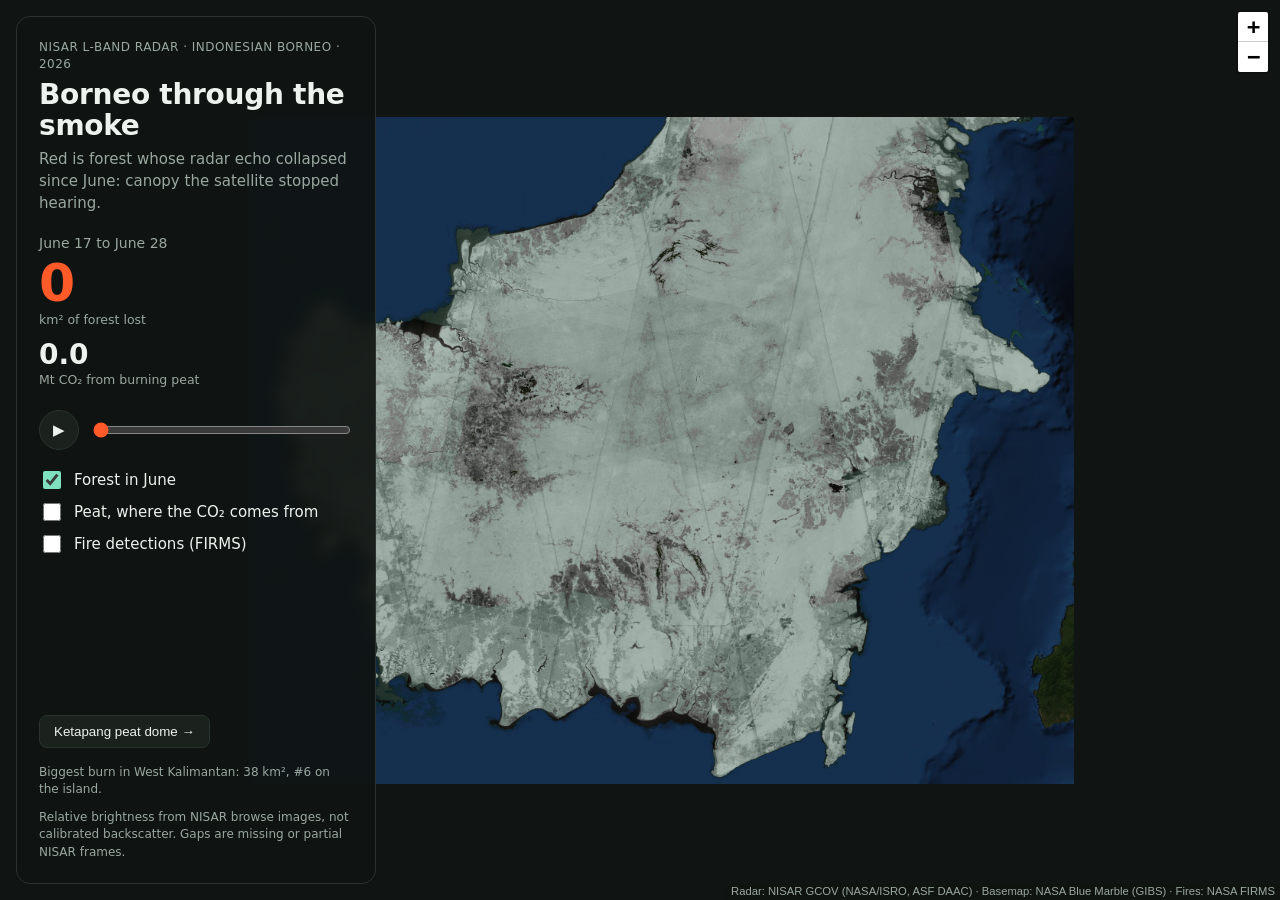
==== web/index.html @ 667f52e8 "Peat layer, car scale, single-pass Ketapang chart CO2 gets a map layer (Peat-ML peat share) and a sc" ====
<!doctype html>
<html lang="en">
<head>
  <meta charset="utf-8">
  <meta name="viewport" content="width=device-width, initial-scale=1">
  <title>Borneo Through the Smoke</title>
  <link rel="stylesheet" href="vendor/leaflet.css">
  <link rel="stylesheet" href="style.css">
</head>
<body>
  <div id="map" aria-label="Map of Indonesian Borneo"></div>

  <aside id="panel">
    <header>
      <p class="kicker">NISAR L-band radar · Indonesian Borneo · 2026</p>
      <h1>Borneo through the smoke</h1>
      <p class="lede">Red is forest whose radar echo collapsed since June: canopy the satellite stopped hearing.</p>
    </header>

    <section class="readout" aria-live="polite">
      <div class="date" id="date">June 17 to 28</div>
      <div class="stat"><span id="km2">0</span><small>km² of forest lost</small></div>
      <div class="stat secondary" id="co2wrap" hidden><span id="co2">0</span><small id="co2label">Mt CO₂ from burning peat</small><small class="cars" id="cars"></small></div>
    </section>

    <section class="time">
      <button id="play" type="button" aria-label="Play">▶</button>
      <input id="slider" type="range" min="0" max="0" value="0" aria-label="12-day step">
    </section>

    <section class="layers">
      <label><input type="checkbox" id="tForest" checked> Forest in June</label>
      <label><input type="checkbox" id="tPeat"> Peat, where the CO₂ comes from</label>
      <label><input type="checkbox" id="tFires"> Fire detections (FIRMS)</label>
      <div class="agree" id="agree" hidden></div>
    </section>

    <section class="probe" id="probe" hidden>
      <div class="probe-head">
        <strong id="probeTitle">This spot</strong>
        <button id="probeClose" type="button" aria-label="Close">×</button>
      </div>
      <svg id="chart" viewBox="0 0 300 130" role="img" aria-label="Radar brightness over time"></svg>
      <p class="probenote" id="probeNote"></p>
      <p class="legend"><span class="hv"></span>HV hears leaves and branches <span class="hh"></span>HH hears the ground and trunks</p>
    </section>

    <footer>
      <button id="jump" type="button">Ketapang peat dome →</button>
      <small class="jumpnote" id="jumpNote"></small>
      <p class="limits">Relative brightness from NISAR browse images, not calibrated backscatter. Gaps are missing or partial NISAR frames.</p>
    </footer>
  </aside>

  <script src="vendor/leaflet.js"></script>
  <script src="app.js"></script>
</body>
</html>
---- web/vendor/leaflet.css ----
/* required styles */

.leaflet-pane,
.leaflet-tile,
.leaflet-marker-icon,
.leaflet-marker-shadow,
.leaflet-tile-container,
.leaflet-pane > svg,
.leaflet-pane > canvas,
.leaflet-zoom-box,
.leaflet-image-layer,
.leaflet-layer {
	position: absolute;
	left: 0;
	top: 0;
	}
.leaflet-container {
	overflow: hidden;
	}
.leaflet-tile,
.leaflet-marker-icon,
.leaflet-marker-shadow {
	-webkit-user-select: none;
	   -moz-user-select: none;
	        user-select: none;
	  -webkit-user-drag: none;
	}
/* Prevents IE11 from highlighting tiles in blue */
.leaflet-tile::selection {
	background: transparent;
}
/* Safari renders non-retina tile on retina better with this, but Chrome is worse */
.leaflet-safari .leaflet-tile {
	image-rendering: -webkit-optimize-contrast;
	}
/* hack that prevents hw layers "stretching" when loading new tiles */
.leaflet-safari .leaflet-tile-container {
	width: 1600px;
	height: 1600px;
	-webkit-transform-origin: 0 0;
	}
.leaflet-marker-icon,
.leaflet-marker-shadow {
	display: block;
	}
/* .leaflet-container svg: reset svg max-width decleration shipped in Joomla! (joomla.org) 3.x */
/* .leaflet-container img: map is broken in FF if you have max-width: 100% on tiles */
.leaflet-container .leaflet-overlay-pane svg {
	max-width: none !important;
	max-height: none !important;
	}
.leaflet-container .leaflet-marker-pane img,
.leaflet-container .leaflet-shadow-pane img,
.leaflet-container .leaflet-tile-pane img,
.leaflet-container img.leaflet-image-layer,
.leaflet-container .leaflet-tile {
	max-width: none !important;
	max-height: none !important;
	width: auto;
	padding: 0;
	}

.leaflet-container img.leaflet-tile {
	/* See: https://bugs.chromium.org/p/chromium/issues/detail?id=600120 */
	mix-blend-mode: plus-lighter;
}

.leaflet-container.leaflet-touch-zoom {
	-ms-touch-action: pan-x pan-y;
	touch-action: pan-x pan-y;
	}
.leaflet-container.leaflet-touch-drag {
	-ms-touch-action: pinch-zoom;
	/* Fallback for FF which doesn't support pinch-zoom */
	touch-action: none;
	touch-action: pinch-zoom;
}
.leaflet-container.leaflet-touch-drag.leaflet-touch-zoom {
	-ms-touch-action: none;
	touch-action: none;
}
.leaflet-container {
	-webkit-tap-highlight-color: transparent;
}
.leaflet-container a {
	-webkit-tap-highlight-color: rgba(51, 181, 229, 0.4);
}
.leaflet-tile {
	filter: inherit;
	visibility: hidden;
	}
.leaflet-tile-loaded {
	visibility: inherit;
	}
.leaflet-zoom-box {
	width: 0;
	height: 0;
	-moz-box-sizing: border-box;
	     box-sizing: border-box;
	z-index: 800;
	}
/* workaround for https://bugzilla.mozilla.org/show_bug.cgi?id=888319 */
.leaflet-overlay-pane svg {
	-moz-user-select: none;
	}

.leaflet-pane         { z-index: 400; }

.leaflet-tile-pane    { z-index: 200; }
.leaflet-overlay-pane { z-index: 400; }
.leaflet-shadow-pane  { z-index: 500; }
.leaflet-marker-pane  { z-index: 600; }
.leaflet-tooltip-pane   { z-index: 650; }
.leaflet-popup-pane   { z-index: 700; }

.leaflet-map-pane canvas { z-index: 100; }
.leaflet-map-pane svg    { z-index: 200; }

.leaflet-vml-shape {
	width: 1px;
	height: 1px;
	}
.lvml {
	behavior: url(#default#VML);
	display: inline-block;
	position: absolute;
	}


/* control positioning */

.leaflet-control {
	position: relative;
	z-index: 800;
	pointer-events: visiblePainted; /* IE 9-10 doesn't have auto */
	pointer-events: auto;
	}
.leaflet-top,
.leaflet-bottom {
	position: absolute;
	z-index: 1000;
	pointer-events: none;
	}
.leaflet-top {
	top: 0;
	}
.leaflet-right {
	right: 0;
	}
.leaflet-bottom {
	bottom: 0;
	}
.leaflet-left {
	left: 0;
	}
.leaflet-control {
	float: left;
	clear: both;
	}
.leaflet-right .leaflet-control {
	float: right;
	}
.leaflet-top .leaflet-control {
	margin-top: 10px;
	}
.leaflet-bottom .leaflet-control {
	margin-bottom: 10px;
	}
.leaflet-left .leaflet-control {
	margin-left: 10px;
	}
.leaflet-right .leaflet-control {
	margin-right: 10px;
	}


/* zoom and fade animations */

.leaflet-fade-anim .leaflet-popup {
	opacity: 0;
	-webkit-transition: opacity 0.2s linear;
	   -moz-transition: opacity 0.2s linear;
	        transition: opacity 0.2s linear;
	}
.leaflet-fade-anim .leaflet-map-pane .leaflet-popup {
	opacity: 1;
	}
.leaflet-zoom-animated {
	-webkit-transform-origin: 0 0;
	    -ms-transform-origin: 0 0;
	        transform-origin: 0 0;
	}
svg.leaflet-zoom-animated {
	will-change: transform;
}

.leaflet-zoom-anim .leaflet-zoom-animated {
	-webkit-transition: -webkit-transform 0.25s cubic-bezier(0,0,0.25,1);
	   -moz-transition:    -moz-transform 0.25s cubic-bezier(0,0,0.25,1);
	        transition:         transform 0.25s cubic-bezier(0,0,0.25,1);
	}
.leaflet-zoom-anim .leaflet-tile,
.leaflet-pan-anim .leaflet-tile {
	-webkit-transition: none;
	   -moz-transition: none;
	        transition: none;
	}

.leaflet-zoom-anim .leaflet-zoom-hide {
	visibility: hidden;
	}


/* cursors */

.leaflet-interactive {
	cursor: pointer;
	}
.leaflet-grab {
	cursor: -webkit-grab;
	cursor:    -moz-grab;
	cursor:         grab;
	}
.leaflet-crosshair,
.leaflet-crosshair .leaflet-interactive {
	cursor: crosshair;
	}
.leaflet-popup-pane,
.leaflet-control {
	cursor: auto;
	}
.leaflet-dragging .leaflet-grab,
.leaflet-dragging .leaflet-grab .leaflet-interactive,
.leaflet-dragging .leaflet-marker-draggable {
	cursor: move;
	cursor: -webkit-grabbing;
	cursor:    -moz-grabbing;
	cursor:         grabbing;
	}

/* marker & overlays interactivity */
.leaflet-marker-icon,
.leaflet-marker-shadow,
.leaflet-image-layer,
.leaflet-pane > svg path,
.leaflet-tile-container {
	pointer-events: none;
	}

.leaflet-marker-icon.leaflet-interactive,
.leaflet-image-layer.leaflet-interactive,
.leaflet-pane > svg path.leaflet-interactive,
svg.leaflet-image-layer.leaflet-interactive path {
	pointer-events: visiblePainted; /* IE 9-10 doesn't have auto */
	pointer-events: auto;
	}

/* visual tweaks */

.leaflet-container {
	background: #ddd;
	outline-offset: 1px;
	}
.leaflet-container a {
	color: #0078A8;
	}
.leaflet-zoom-box {
	border: 2px dotted #38f;
	background: rgba(255,255,255,0.5);
	}


/* general typography */
.leaflet-container {
	font-family: "Helvetica Neue", Arial, Helvetica, sans-serif;
	font-size: 12px;
	font-size: 0.75rem;
	line-height: 1.5;
	}


/* general toolbar styles */

.leaflet-bar {
	box-shadow: 0 1px 5px rgba(0,0,0,0.65);
	border-radius: 4px;
	}
.leaflet-bar a {
	background-color: #fff;
	border-bottom: 1px solid #ccc;
	width: 26px;
	height: 26px;
	line-height: 26px;
	display: block;
	text-align: center;
	text-decoration: none;
	color: black;
	}
.leaflet-bar a,
.leaflet-control-layers-toggle {
	background-position: 50% 50%;
	background-repeat: no-repeat;
	display: block;
	}
.leaflet-bar a:hover,
.leaflet-bar a:focus {
	background-color: #f4f4f4;
	}
.leaflet-bar a:first-child {
	border-top-left-radius: 4px;
	border-top-right-radius: 4px;
	}
.leaflet-bar a:last-child {
	border-bottom-left-radius: 4px;
	border-bottom-right-radius: 4px;
	border-bottom: none;
	}
.leaflet-bar a.leaflet-disabled {
	cursor: default;
	background-color: #f4f4f4;
	color: #bbb;
	}

.leaflet-touch .leaflet-bar a {
	width: 30px;
	height: 30px;
	line-height: 30px;
	}
.leaflet-touch .leaflet-bar a:first-child {
	border-top-left-radius: 2px;
	border-top-right-radius: 2px;
	}
.leaflet-touch .leaflet-bar a:last-child {
	border-bottom-left-radius: 2px;
	border-bottom-right-radius: 2px;
	}

/* zoom control */

.leaflet-control-zoom-in,
.leaflet-control-zoom-out {
	font: bold 18px 'Lucida Console', Monaco, monospace;
	text-indent: 1px;
	}

.leaflet-touch .leaflet-control-zoom-in, .leaflet-touch .leaflet-control-zoom-out  {
	font-size: 22px;
	}


/* layers control */

.leaflet-control-layers {
	box-shadow: 0 1px 5px rgba(0,0,0,0.4);
	background: #fff;
	border-radius: 5px;
	}
.leaflet-control-layers-toggle {
	background-image: url(images/layers.png);
	width: 36px;
	height: 36px;
	}
.leaflet-retina .leaflet-control-layers-toggle {
	background-image: url(images/layers-2x.png);
	background-size: 26px 26px;
	}
.leaflet-touch .leaflet-control-layers-toggle {
	width: 44px;
	height: 44px;
	}
.leaflet-control-layers .leaflet-control-layers-list,
.leaflet-control-layers-expanded .leaflet-control-layers-toggle {
	display: none;
	}
.leaflet-control-layers-expanded .leaflet-control-layers-list {
	display: block;
	position: relative;
	}
.leaflet-control-layers-expanded {
	padding: 6px 10px 6px 6px;
	color: #333;
	background: #fff;
	}
.leaflet-control-layers-scrollbar {
	overflow-y: scroll;
	overflow-x: hidden;
	padding-right: 5px;
	}
.leaflet-control-layers-selector {
	margin-top: 2px;
	position: relative;
	top: 1px;
	}
.leaflet-control-layers label {
	display: block;
	font-size: 13px;
	font-size: 1.08333em;
	}
.leaflet-control-layers-separator {
	height: 0;
	border-top: 1px solid #ddd;
	margin: 5px -10px 5px -6px;
	}

/* Default icon URLs */
.leaflet-default-icon-path { /* used only in path-guessing heuristic, see L.Icon.Default */
	background-image: url(images/marker-icon.png);
	}


/* attribution and scale controls */

.leaflet-container .leaflet-control-attribution {
	background: #fff;
	background: rgba(255, 255, 255, 0.8);
	margin: 0;
	}
.leaflet-control-attribution,
.leaflet-control-scale-line {
	padding: 0 5px;
	color: #333;
	line-height: 1.4;
	}
.leaflet-control-attribution a {
	text-decoration: none;
	}
.leaflet-control-attribution a:hover,
.leaflet-control-attribution a:focus {
	text-decoration: underline;
	}
.leaflet-attribution-flag {
	display: inline !important;
	vertical-align: baseline !important;
	width: 1em;
	height: 0.6669em;
	}
.leaflet-left .leaflet-control-scale {
	margin-left: 5px;
	}
.leaflet-bottom .leaflet-control-scale {
	margin-bottom: 5px;
	}
.leaflet-control-scale-line {
	border: 2px solid #777;
	border-top: none;
	line-height: 1.1;
	padding: 2px 5px 1px;
	white-space: nowrap;
	-moz-box-sizing: border-box;
	     box-sizing: border-box;
	background: rgba(255, 255, 255, 0.8);
	text-shadow: 1px 1px #fff;
	}
.leaflet-control-scale-line:not(:first-child) {
	border-top: 2px solid #777;
	border-bottom: none;
	margin-top: -2px;
	}
.leaflet-control-scale-line:not(:first-child):not(:last-child) {
	border-bottom: 2px solid #777;
	}

.leaflet-touch .leaflet-control-attribution,
.leaflet-touch .leaflet-control-layers,
.leaflet-touch .leaflet-bar {
	box-shadow: none;
	}
.leaflet-touch .leaflet-control-layers,
.leaflet-touch .leaflet-bar {
	border: 2px solid rgba(0,0,0,0.2);
	background-clip: padding-box;
	}


/* popup */

.leaflet-popup {
	position: absolute;
	text-align: center;
	margin-bottom: 20px;
	}
.leaflet-popup-content-wrapper {
	padding: 1px;
	text-align: left;
	border-radius: 12px;
	}
.leaflet-popup-content {
	margin: 13px 24px 13px 20px;
	line-height: 1.3;
	font-size: 13px;
	font-size: 1.08333em;
	min-height: 1px;
	}
.leaflet-popup-content p {
	margin: 17px 0;
	margin: 1.3em 0;
	}
.leaflet-popup-tip-container {
	width: 40px;
	height: 20px;
	position: absolute;
	left: 50%;
	margin-top: -1px;
	margin-left: -20px;
	overflow: hidden;
	pointer-events: none;
	}
.leaflet-popup-tip {
	width: 17px;
	height: 17px;
	padding: 1px;

	margin: -10px auto 0;
	pointer-events: auto;

	-webkit-transform: rotate(45deg);
	   -moz-transform: rotate(45deg);
	    -ms-transform: rotate(45deg);
	        transform: rotate(45deg);
	}
.leaflet-popup-content-wrapper,
.leaflet-popup-tip {
	background: white;
	color: #333;
	box-shadow: 0 3px 14px rgba(0,0,0,0.4);
	}
.leaflet-container a.leaflet-popup-close-button {
	position: absolute;
	top: 0;
	right: 0;
	border: none;
	text-align: center;
	width: 24px;
	height: 24px;
	font: 16px/24px Tahoma, Verdana, sans-serif;
	color: #757575;
	text-decoration: none;
	background: transparent;
	}
.leaflet-container a.leaflet-popup-close-button:hover,
.leaflet-container a.leaflet-popup-close-button:focus {
	color: #585858;
	}
.leaflet-popup-scrolled {
	overflow: auto;
	}

.leaflet-oldie .leaflet-popup-content-wrapper {
	-ms-zoom: 1;
	}
.leaflet-oldie .leaflet-popup-tip {
	width: 24px;
	margin: 0 auto;

	-ms-filter: "progid:DXImageTransform.Microsoft.Matrix(M11=0.70710678, M12=0.70710678, M21=-0.70710678, M22=0.70710678)";
	filter: progid:DXImageTransform.Microsoft.Matrix(M11=0.70710678, M12=0.70710678, M21=-0.70710678, M22=0.70710678);
	}

.leaflet-oldie .leaflet-control-zoom,
.leaflet-oldie .leaflet-control-layers,
.leaflet-oldie .leaflet-popup-content-wrapper,
.leaflet-oldie .leaflet-popup-tip {
	border: 1px solid #999;
	}


/* div icon */

.leaflet-div-icon {
	background: #fff;
	border: 1px solid #666;
	}


/* Tooltip */
/* Base styles for the element that has a tooltip */
.leaflet-tooltip {
	position: absolute;
	padding: 6px;
	background-color: #fff;
	border: 1px solid #fff;
	border-radius: 3px;
	color: #222;
	white-space: nowrap;
	-webkit-user-select: none;
	-moz-user-select: none;
	-ms-user-select: none;
	user-select: none;
	pointer-events: none;
	box-shadow: 0 1px 3px rgba(0,0,0,0.4);
	}
.leaflet-tooltip.leaflet-interactive {
	cursor: pointer;
	pointer-events: auto;
	}
.leaflet-tooltip-top:before,
.leaflet-tooltip-bottom:before,
.leaflet-tooltip-left:before,
.leaflet-tooltip-right:before {
	position: absolute;
	pointer-events: none;
	border: 6px solid transparent;
	background: transparent;
	content: "";
	}

/* Directions */

.leaflet-tooltip-bottom {
	margin-top: 6px;
}
.leaflet-tooltip-top {
	margin-top: -6px;
}
.leaflet-tooltip-bottom:before,
.leaflet-tooltip-top:before {
	left: 50%;
	margin-left: -6px;
	}
.leaflet-tooltip-top:before {
	bottom: 0;
	margin-bottom: -12px;
	border-top-color: #fff;
	}
.leaflet-tooltip-bottom:before {
	top: 0;
	margin-top: -12px;
	margin-left: -6px;
	border-bottom-color: #fff;
	}
.leaflet-tooltip-left {
	margin-left: -6px;
}
.leaflet-tooltip-right {
	margin-left: 6px;
}
.leaflet-tooltip-left:before,
.leaflet-tooltip-right:before {
	top: 50%;
	margin-top: -6px;
	}
.leaflet-tooltip-left:before {
	right: 0;
	margin-right: -12px;
	border-left-color: #fff;
	}
.leaflet-tooltip-right:before {
	left: 0;
	margin-left: -12px;
	border-right-color: #fff;
	}

/* Printing */

@media print {
	/* Prevent printers from removing background-images of controls. */
	.leaflet-control {
		-webkit-print-color-adjust: exact;
		print-color-adjust: exact;
		}
	}
---- web/style.css ----
:root {
  --bg: #101412;
  --panel: rgba(16, 20, 18, 0.92);
  --ink: #eef2ee;
  --muted: #9aa8a0;
  --line: #2a332e;
  --forest: #7ee0be;
  --loss: #ff5a28;
  --fire: #ffd23f;
  --hv: #7ee0be;
  --hh: #8fb4ff;
}

* { box-sizing: border-box; }
html, body { margin: 0; height: 100%; background: var(--bg); color: var(--ink);
  font: 15px/1.45 "Inter", system-ui, -apple-system, "Segoe UI", sans-serif; }

#map { position: fixed; inset: 0; background: var(--bg); }
.leaflet-container { background: var(--bg); }
.leaflet-control-attribution { background: rgba(16, 20, 18, 0.7) !important; color: var(--muted) !important; }
.leaflet-control-attribution a { color: var(--muted) !important; }

#panel {
  position: fixed; top: 16px; left: 16px; bottom: 16px; width: 360px;
  display: flex; flex-direction: column; gap: 18px; padding: 22px;
  background: var(--panel); border: 1px solid var(--line); border-radius: 14px;
  overflow-y: auto; z-index: 1000; backdrop-filter: blur(6px);
}

.kicker { margin: 0 0 6px; color: var(--muted); font-size: 12px; letter-spacing: 0.04em; text-transform: uppercase; }
h1 { margin: 0 0 8px; font-size: 28px; line-height: 1.1; letter-spacing: -0.01em; }
.lede { margin: 0; color: var(--muted); }

.readout .date { font-size: 14px; color: var(--muted); margin-bottom: 4px; }
.stat span { display: block; font-size: 52px; font-weight: 700; line-height: 1; color: var(--loss);
  font-variant-numeric: tabular-nums; }
.stat small { color: var(--muted); }
.stat.secondary { margin-top: 10px; }
.stat.secondary span { font-size: 28px; color: var(--ink); }

.time { display: flex; align-items: center; gap: 12px; }
#play { width: 40px; height: 40px; flex: none; border-radius: 50%; border: 1px solid var(--line);
  background: #1b221e; color: var(--ink); font-size: 15px; cursor: pointer; }
#play:hover { border-color: var(--forest); }
#slider { flex: 1; accent-color: var(--loss); height: 32px; }

.layers { display: grid; gap: 8px; }
.layers label { display: flex; gap: 10px; align-items: center; cursor: pointer; }
.layers input { width: 18px; height: 18px; accent-color: var(--forest); }
.agree { font-size: 13px; color: var(--ink); background: #1b221e; border-left: 3px solid var(--fire);
  padding: 8px 10px; border-radius: 4px; }

.probe { border-top: 1px solid var(--line); padding-top: 14px; }
.probe-head { display: flex; justify-content: space-between; align-items: center; }
#probeClose { background: none; border: none; color: var(--muted); font-size: 22px; cursor: pointer; }
#chart { width: 100%; height: auto; margin-top: 6px; }
#chart text { fill: var(--muted); font-size: 9px; }
#chart .grid { stroke: var(--line); }
#chart .hv { stroke: var(--hv); fill: none; stroke-width: 2.5; }
#chart .hh { stroke: var(--hh); fill: none; stroke-width: 2.5; }
#chart .now { stroke: var(--loss); stroke-dasharray: 3 3; }
.legend { margin: 6px 0 0; font-size: 12px; color: var(--muted); }
.legend span { display: inline-block; width: 14px; height: 3px; margin: 0 6px 3px 0; vertical-align: middle; }
.legend .hv { background: var(--hv); }
.legend .hh { background: var(--hh); margin-left: 10px; }

footer { margin-top: auto; display: grid; gap: 10px; }
#jump { justify-self: start; padding: 8px 14px; border-radius: 8px; border: 1px solid var(--line);
  background: #1b221e; color: var(--ink); cursor: pointer; }
#jump:hover { border-color: var(--loss); }
.limits { margin: 0; font-size: 12px; color: var(--muted); }

.fire-dot { fill: var(--fire); }

@media (max-width: 700px) {
  #panel { top: auto; left: 0; right: 0; bottom: 0; width: auto; max-height: 52vh;
    border-radius: 14px 14px 0 0; padding: 16px; gap: 12px; }
  h1 { font-size: 22px; }
  .lede { display: none; }
  .stat span { font-size: 38px; }
}

.stat small.cars { display: block; margin-top: 2px; color: var(--muted, #9aa3a0); font-size: 12px; }
.jumpnote { display: block; margin-top: 6px; color: var(--muted, #9aa3a0); font-size: 12px; }
#chart circle.hv { fill: var(--hv); stroke: none; }
#chart circle.hh { fill: var(--hh); stroke: none; }
.probenote { margin: 6px 0 0; font-size: 13px; color: var(--ink); }
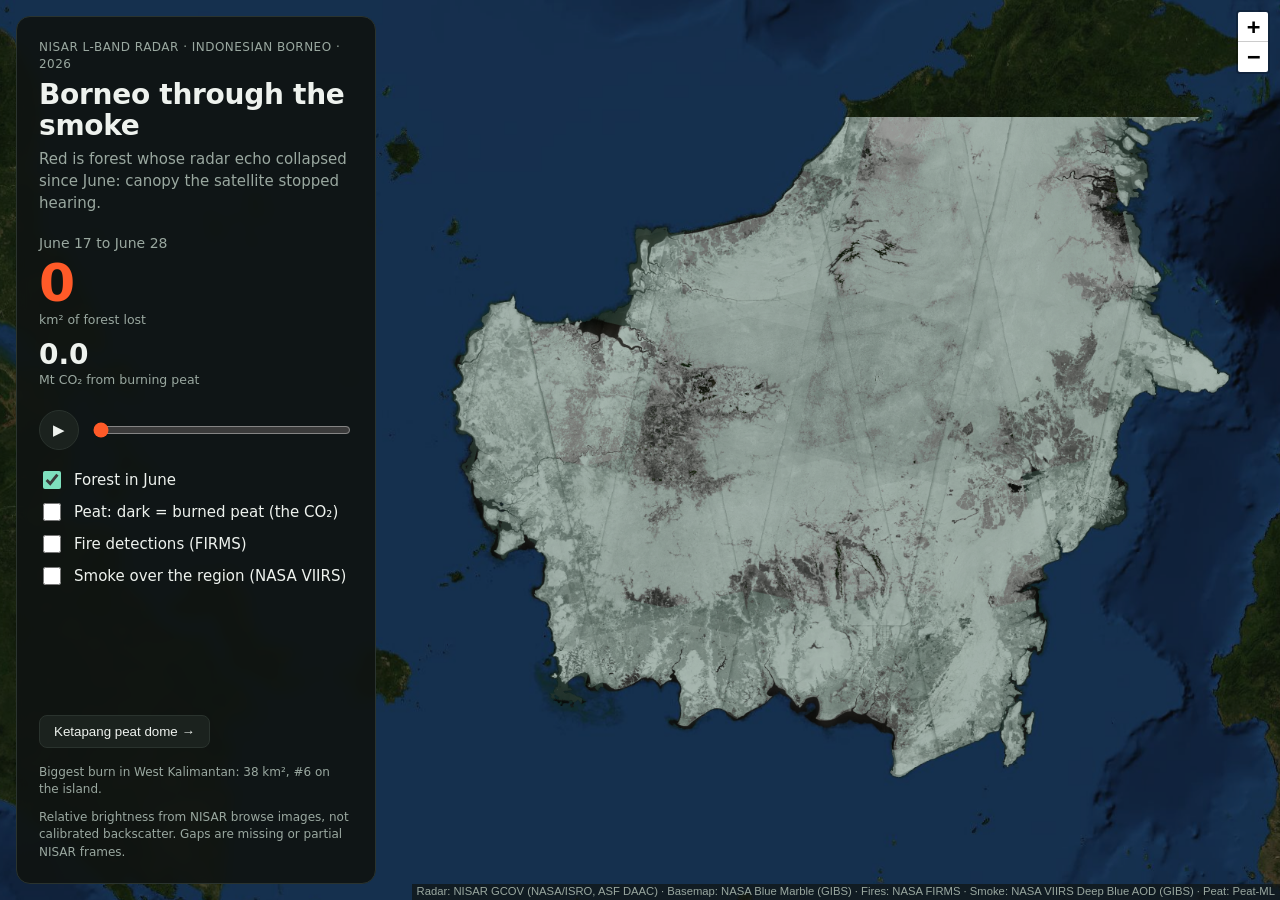
==== commit 617fba86: "Burned peat per step and regional smoke layer Peat toggle now shows burned peat building up per step" ====
--- a/web/index.html
+++ b/web/index.html
@@ -30,8 +30,10 @@
 
     <section class="layers">
       <label><input type="checkbox" id="tForest" checked> Forest in June</label>
-      <label><input type="checkbox" id="tPeat"> Peat, where the CO₂ comes from</label>
+      <label><input type="checkbox" id="tPeat"> Peat: dark = burned peat (the CO₂)</label>
       <label><input type="checkbox" id="tFires"> Fire detections (FIRMS)</label>
+      <label><input type="checkbox" id="tSmoke"> Smoke over the region (NASA VIIRS)</label>
+      <p class="smokenote" id="smokeNote" hidden>Haze is what normal satellites see. Numbers are aerosol optical depth: under 0.3 is clear, over 1 is thick smoke.</p>
       <div class="agree" id="agree" hidden></div>
     </section>
 
--- a/web/style.css
+++ b/web/style.css
@@ -85,3 +85,12 @@
 #chart circle.hv { fill: var(--hv); stroke: none; }
 #chart circle.hh { fill: var(--hh); stroke: none; }
 .probenote { margin: 6px 0 0; font-size: 13px; color: var(--ink); }
+.smokenote { margin: 4px 0 0 30px; font-size: 12px; color: var(--muted); }
+.city { white-space: nowrap; font: 600 12px/1.2 system-ui, sans-serif; color: #fff; background: rgba(16, 20, 18, 0.85);
+  border-radius: 6px; padding: 3px 7px; transform: translate(-50%, -50%); border-left: 3px solid #8aa; width: max-content; }
+.city b { font-weight: 600; color: var(--muted); margin-right: 4px; }
+.city.clear { border-left-color: #7ee0be; }
+.city.hazy { border-left-color: #f2c14e; }
+.city.thick { border-left-color: #ff5a36; }
+.city.none { border-left-color: #556; color: var(--muted); font-weight: 400; }
+@media (max-width: 700px) { .city { font-size: 10px; padding: 2px 5px; } }
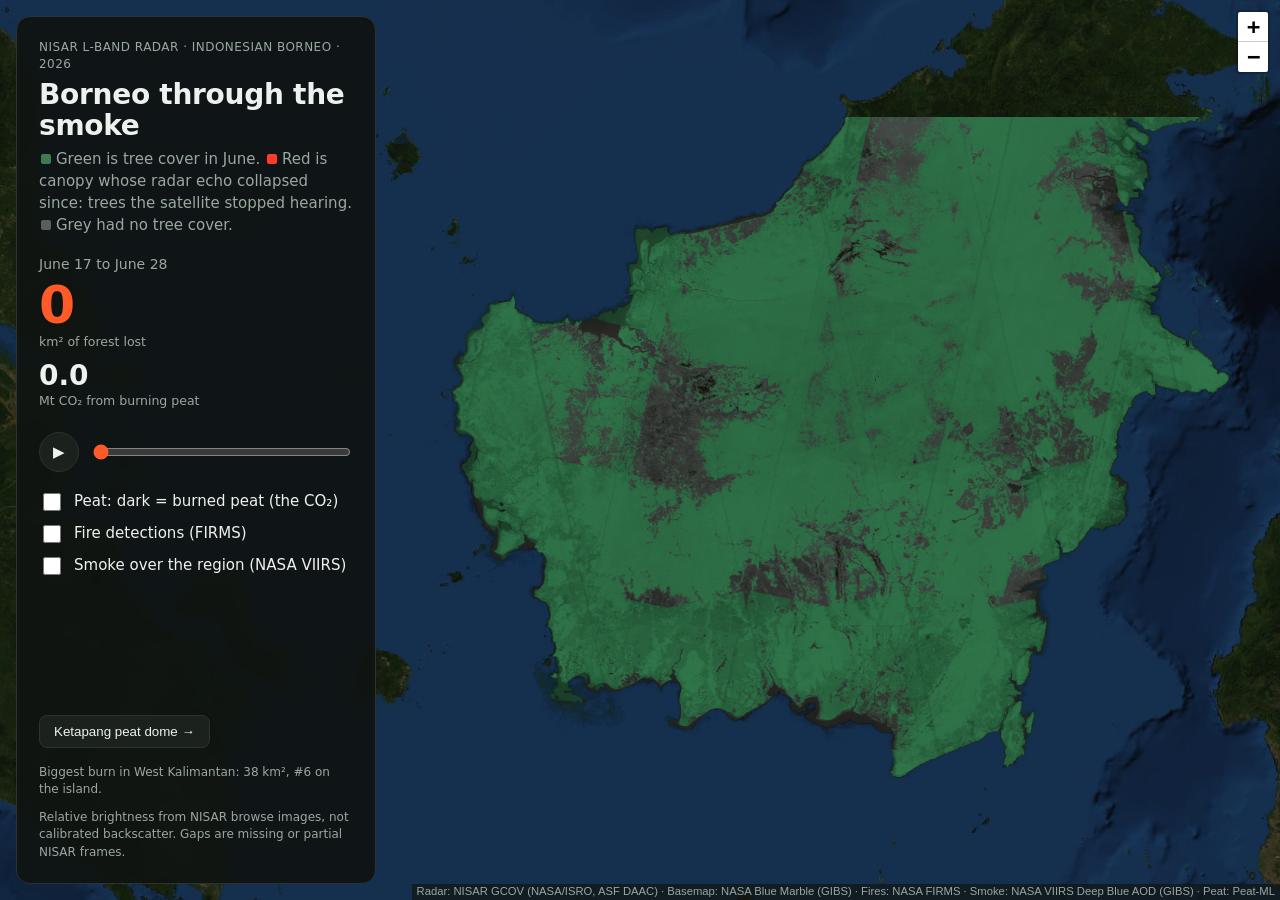
==== commit f08e7a87: "Green tree-cover base, filled smoke plume, smoke view hides radar Base layer shows June tree cover i" ====
--- a/web/index.html
+++ b/web/index.html
@@ -14,7 +14,7 @@
     <header>
       <p class="kicker">NISAR L-band radar · Indonesian Borneo · 2026</p>
       <h1>Borneo through the smoke</h1>
-      <p class="lede">Red is forest whose radar echo collapsed since June: canopy the satellite stopped hearing.</p>
+      <p class="lede"><span class="key green"></span>Green is tree cover in June. <span class="key red"></span>Red is canopy whose radar echo collapsed since: trees the satellite stopped hearing. <span class="key grey"></span>Grey had no tree cover.</p>
     </header>
 
     <section class="readout" aria-live="polite">
@@ -29,11 +29,10 @@
     </section>
 
     <section class="layers">
-      <label><input type="checkbox" id="tForest" checked> Forest in June</label>
       <label><input type="checkbox" id="tPeat"> Peat: dark = burned peat (the CO₂)</label>
       <label><input type="checkbox" id="tFires"> Fire detections (FIRMS)</label>
       <label><input type="checkbox" id="tSmoke"> Smoke over the region (NASA VIIRS)</label>
-      <p class="smokenote" id="smokeNote" hidden>Haze is what normal satellites see. Numbers are aerosol optical depth: under 0.3 is clear, over 1 is thick smoke.</p>
+      <p class="smokenote" id="smokeNote" hidden>Haze is what normal satellites see. Holes are filled from the steps either side and nearby readings. Numbers are aerosol optical depth: under 0.3 is clear, over 1 is thick smoke.</p>
       <div class="agree" id="agree" hidden></div>
     </section>
 
--- a/web/style.css
+++ b/web/style.css
@@ -94,3 +94,7 @@
 .city.thick { border-left-color: #ff5a36; }
 .city.none { border-left-color: #556; color: var(--muted); font-weight: 400; }
 @media (max-width: 700px) { .city { font-size: 10px; padding: 2px 5px; } }
+.key { display: inline-block; width: 10px; height: 10px; border-radius: 2px; margin: 0 5px 0 2px; vertical-align: 0; }
+.key.green { background: #3f7a52; }
+.key.red { background: #ff3a28; }
+.key.grey { background: #5a5e5c; }
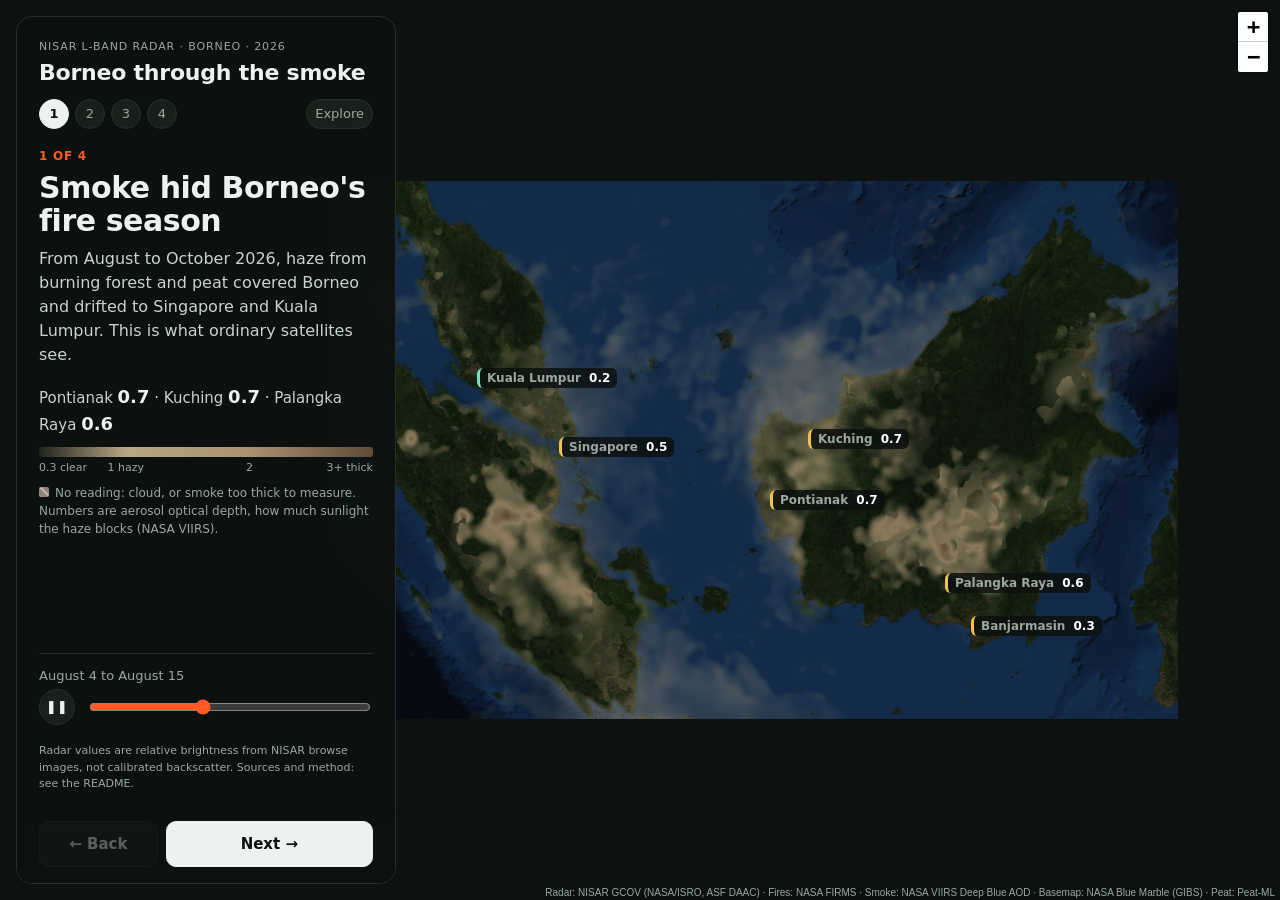
==== commit 6b7ef6f1: "Guided four-chapter story with Explore mode Smoke, radar through it, fire agreement, peat carbon, th" ====
--- a/web/index.html
+++ b/web/index.html
@@ -8,32 +8,36 @@
   <link rel="stylesheet" href="style.css">
 </head>
 <body>
-  <div id="map" aria-label="Map of Indonesian Borneo"></div>
+  <div id="map" aria-label="Map of Borneo and the region around it"></div>
 
   <aside id="panel">
-    <header>
-      <p class="kicker">NISAR L-band radar · Indonesian Borneo · 2026</p>
+    <header class="brand">
+      <p class="kicker">NISAR L-band radar · Borneo · 2026</p>
       <h1>Borneo through the smoke</h1>
-      <p class="lede"><span class="key green"></span>Green is tree cover in June. <span class="key red"></span>Red is canopy whose radar echo collapsed since: trees the satellite stopped hearing. <span class="key grey"></span>Grey had no tree cover.</p>
+      <nav class="dots" id="dots" aria-label="Chapters"></nav>
     </header>
 
-    <section class="readout" aria-live="polite">
-      <div class="date" id="date">June 17 to 28</div>
-      <div class="stat"><span id="km2">0</span><small>km² of forest lost</small></div>
-      <div class="stat secondary" id="co2wrap" hidden><span id="co2">0</span><small id="co2label">Mt CO₂ from burning peat</small><small class="cars" id="cars"></small></div>
+    <section class="chapter" id="chapter" aria-live="polite">
+      <p class="chno" id="chNo"></p>
+      <h2 id="chTitle"></h2>
+      <p class="chbody" id="chBody"></p>
+      <div class="widget" id="chWidget"></div>
     </section>
 
-    <section class="time">
-      <button id="play" type="button" aria-label="Play">▶</button>
-      <input id="slider" type="range" min="0" max="0" value="0" aria-label="12-day step">
-    </section>
-
-    <section class="layers">
-      <label><input type="checkbox" id="tPeat"> Peat: dark = burned peat (the CO₂)</label>
-      <label><input type="checkbox" id="tFires"> Fire detections (FIRMS)</label>
-      <label><input type="checkbox" id="tSmoke"> Smoke over the region (NASA VIIRS)</label>
-      <p class="smokenote" id="smokeNote" hidden>Haze is what normal satellites see. Holes are filled from the steps either side and nearby readings. Numbers are aerosol optical depth: under 0.3 is clear, over 1 is thick smoke.</p>
-      <div class="agree" id="agree" hidden></div>
+    <section class="explore" id="explore" hidden>
+      <div class="stats">
+        <div><span class="big loss" data-live="km2">0</span><small>km² of tree cover lost</small></div>
+        <div><span class="big" data-live="co2">0</span><small>Mt CO₂ from burning peat</small></div>
+      </div>
+      <div class="layers">
+        <label><input type="checkbox" id="tPeat"> Peat <span class="hint">dark = burned peat</span></label>
+        <label><input type="checkbox" id="tFires"> NASA fire detections</label>
+        <label><input type="checkbox" id="tSmoke"> Smoke <span class="hint">what normal satellites see</span></label>
+      </div>
+      <div class="jumps">
+        <button type="button" class="jump" data-jump="ketapang">Ketapang peat dome →</button>
+      </div>
+      <p class="hint">Click anywhere on the map for that spot's radar history.</p>
     </section>
 
     <section class="probe" id="probe" hidden>
@@ -43,14 +47,23 @@
       </div>
       <svg id="chart" viewBox="0 0 300 130" role="img" aria-label="Radar brightness over time"></svg>
       <p class="probenote" id="probeNote"></p>
-      <p class="legend"><span class="hv"></span>HV hears leaves and branches <span class="hh"></span>HH hears the ground and trunks</p>
+      <p class="legend"><span class="hv"></span>HV: echo off leaves and branches <span class="hh"></span>HH: off ground and trunks</p>
     </section>
 
-    <footer>
-      <button id="jump" type="button">Ketapang peat dome →</button>
-      <small class="jumpnote" id="jumpNote"></small>
-      <p class="limits">Relative brightness from NISAR browse images, not calibrated backscatter. Gaps are missing or partial NISAR frames.</p>
-    </footer>
+    <section class="timeline">
+      <div class="when"><span id="date">June 17 to 28</span></div>
+      <div class="time">
+        <button id="play" type="button" aria-label="Play">▶</button>
+        <input id="slider" type="range" min="0" max="0" value="0" aria-label="12-day step">
+      </div>
+    </section>
+
+    <div class="nav">
+      <button id="prev" type="button">← Back</button>
+      <button id="next" type="button" class="primary">Next →</button>
+    </div>
+
+    <p class="limits">Radar values are relative brightness from NISAR browse images, not calibrated backscatter. Sources and method: see the README.</p>
   </aside>
 
   <script src="vendor/leaflet.js"></script>
--- a/web/style.css
+++ b/web/style.css
@@ -1,100 +1,143 @@
 :root {
-  --bg: #101412;
-  --panel: rgba(16, 20, 18, 0.92);
+  --bg: #0d1110;
+  --panel: rgba(13, 17, 16, 0.94);
   --ink: #eef2ee;
   --muted: #9aa8a0;
-  --line: #2a332e;
-  --forest: #7ee0be;
+  --line: #26302b;
+  --chip: #18201c;
   --loss: #ff5a28;
   --fire: #ffd23f;
+  --green: #3f7a52;
   --hv: #7ee0be;
   --hh: #8fb4ff;
 }
 
 * { box-sizing: border-box; }
 html, body { margin: 0; height: 100%; background: var(--bg); color: var(--ink);
-  font: 15px/1.45 "Inter", system-ui, -apple-system, "Segoe UI", sans-serif; }
+  font: 15px/1.5 "Inter", system-ui, -apple-system, "Segoe UI", sans-serif; }
+button { font: inherit; }
 
+/* Map */
 #map { position: fixed; inset: 0; background: var(--bg); }
 .leaflet-container { background: var(--bg); }
-.leaflet-control-attribution { background: rgba(16, 20, 18, 0.7) !important; color: var(--muted) !important; }
+.leaflet-control-attribution { background: rgba(13, 17, 16, 0.75) !important; color: var(--muted) !important; font-size: 10px; }
 .leaflet-control-attribution a { color: var(--muted) !important; }
+.leaflet-pane { transition: opacity 0.9s ease; }
+.leaflet-loss-pane.glow { filter: drop-shadow(0 0 1.5px #ff3a28) drop-shadow(0 0 3px rgba(255, 70, 30, 0.8)); }
+.pixelated { image-rendering: pixelated; }
 
+/* Panel */
 #panel {
-  position: fixed; top: 16px; left: 16px; bottom: 16px; width: 360px;
-  display: flex; flex-direction: column; gap: 18px; padding: 22px;
-  background: var(--panel); border: 1px solid var(--line); border-radius: 14px;
-  overflow-y: auto; z-index: 1000; backdrop-filter: blur(6px);
+  position: fixed; top: 16px; left: 16px; bottom: 16px; width: 380px;
+  display: flex; flex-direction: column; gap: 18px; padding: 22px 22px 16px;
+  background: var(--panel); border: 1px solid var(--line); border-radius: 16px;
+  overflow-y: auto; z-index: 1000; backdrop-filter: blur(8px);
 }
+.kicker { margin: 0 0 4px; color: var(--muted); font-size: 11px; letter-spacing: 0.08em; text-transform: uppercase; }
+h1 { margin: 0; font-size: 22px; line-height: 1.15; letter-spacing: -0.01em; }
 
-.kicker { margin: 0 0 6px; color: var(--muted); font-size: 12px; letter-spacing: 0.04em; text-transform: uppercase; }
-h1 { margin: 0 0 8px; font-size: 28px; line-height: 1.1; letter-spacing: -0.01em; }
-.lede { margin: 0; color: var(--muted); }
+.dots { display: flex; gap: 6px; margin-top: 14px; }
+.dots button { min-width: 30px; height: 30px; padding: 0 8px; border-radius: 15px; border: 1px solid var(--line);
+  background: var(--chip); color: var(--muted); cursor: pointer; font-size: 13px; }
+.dots button.on { background: var(--ink); color: var(--bg); border-color: var(--ink); font-weight: 600; }
+.dots .explore-dot { margin-left: auto; }
 
-.readout .date { font-size: 14px; color: var(--muted); margin-bottom: 4px; }
-.stat span { display: block; font-size: 52px; font-weight: 700; line-height: 1; color: var(--loss);
-  font-variant-numeric: tabular-nums; }
-.stat small { color: var(--muted); }
-.stat.secondary { margin-top: 10px; }
-.stat.secondary span { font-size: 28px; color: var(--ink); }
+/* Chapter */
+.chno { margin: 0 0 6px; color: var(--loss); font-size: 12px; font-weight: 600; letter-spacing: 0.06em; text-transform: uppercase; }
+h2 { margin: 0 0 10px; font-size: 30px; line-height: 1.1; letter-spacing: -0.015em; }
+.chbody { margin: 0 0 16px; color: #c9d3cd; font-size: 16px; }
+.widget small, .stats small { display: block; color: var(--muted); font-size: 13px; }
+.big { display: block; font-size: 56px; font-weight: 700; line-height: 1; font-variant-numeric: tabular-nums; letter-spacing: -0.02em; }
+.big.loss { color: var(--loss); }
+.hint { margin: 8px 0 0; color: var(--muted); font-size: 12px; }
+.keys { display: flex; flex-wrap: wrap; gap: 6px 14px; margin: 14px 0 0; font-size: 13px; color: var(--muted); }
+.key { display: inline-block; width: 10px; height: 10px; border-radius: 2px; margin-right: 6px; vertical-align: 0; }
+.key.green { background: var(--green); }
+.key.red { background: #ff3a28; }
+.key.grey { background: #55595a; }
+.key.nodata { background: repeating-linear-gradient(45deg, #beb4a8 0 2px, #8c847a 2px 7px); }
 
-.time { display: flex; align-items: center; gap: 12px; }
-#play { width: 40px; height: 40px; flex: none; border-radius: 50%; border: 1px solid var(--line);
-  background: #1b221e; color: var(--ink); font-size: 15px; cursor: pointer; }
-#play:hover { border-color: var(--forest); }
-#slider { flex: 1; accent-color: var(--loss); height: 32px; }
+.cityline { margin: 0 0 10px; font-size: 15px; color: #c9d3cd; }
+.cityline b { color: var(--ink); font-size: 18px; }
+.aodbar { height: 10px; border-radius: 3px;
+  background: linear-gradient(90deg, rgba(226,205,160,0.1) 0%, rgba(226,205,160,0.8) 26%, rgb(170,145,112) 63%, rgb(96,74,56) 100%); }
+.aodticks { position: relative; height: 16px; margin-top: 3px; font-size: 11px; color: var(--muted); }
+.aodticks span { position: absolute; top: 0; white-space: nowrap; }
+.aodticks span[style^="left:26"], .aodticks span[style^="left:63"] { transform: translateX(-50%); }
 
-.layers { display: grid; gap: 8px; }
+.bars { display: grid; gap: 4px; }
+.bar { position: relative; height: 34px; background: var(--chip); border-radius: 6px; overflow: hidden; margin-top: 8px; }
+.bar span { position: absolute; inset: 0 auto 0 0; background: var(--loss); border-radius: 6px; }
+.bar.dim span { background: #4a524e; }
+.bar b { position: absolute; left: 10px; top: 50%; transform: translateY(-50%); font-size: 20px; }
+
+/* Explore */
+.explore { display: grid; gap: 18px; }
+.explore[hidden] { display: none; }
+.stats { display: grid; grid-template-columns: 1fr 1fr; gap: 12px; }
+.stats .big { font-size: 38px; }
+.layers { display: grid; gap: 10px; }
 .layers label { display: flex; gap: 10px; align-items: center; cursor: pointer; }
-.layers input { width: 18px; height: 18px; accent-color: var(--forest); }
-.agree { font-size: 13px; color: var(--ink); background: #1b221e; border-left: 3px solid var(--fire);
-  padding: 8px 10px; border-radius: 4px; }
+.layers input { width: 18px; height: 18px; accent-color: var(--hv); }
+.layers .hint { margin: 0; }
+.jumps { display: flex; flex-wrap: wrap; gap: 8px; }
+.jump { padding: 8px 14px; border-radius: 8px; border: 1px solid var(--line); background: var(--chip); color: var(--ink); cursor: pointer; }
+.jump:hover { border-color: var(--loss); }
 
+/* Probe */
 .probe { border-top: 1px solid var(--line); padding-top: 14px; }
 .probe-head { display: flex; justify-content: space-between; align-items: center; }
 #probeClose { background: none; border: none; color: var(--muted); font-size: 22px; cursor: pointer; }
 #chart { width: 100%; height: auto; margin-top: 6px; }
 #chart text { fill: var(--muted); font-size: 9px; }
 #chart .grid { stroke: var(--line); }
-#chart .hv { stroke: var(--hv); fill: none; stroke-width: 2.5; }
-#chart .hh { stroke: var(--hh); fill: none; stroke-width: 2.5; }
+#chart path.hv { stroke: var(--hv); fill: none; stroke-width: 2.5; }
+#chart path.hh { stroke: var(--hh); fill: none; stroke-width: 2.5; }
+#chart circle.hv { fill: var(--hv); }
+#chart circle.hh { fill: var(--hh); }
 #chart .now { stroke: var(--loss); stroke-dasharray: 3 3; }
+.probenote { margin: 6px 0 0; font-size: 14px; }
 .legend { margin: 6px 0 0; font-size: 12px; color: var(--muted); }
 .legend span { display: inline-block; width: 14px; height: 3px; margin: 0 6px 3px 0; vertical-align: middle; }
 .legend .hv { background: var(--hv); }
-.legend .hh { background: var(--hh); margin-left: 10px; }
+.legend .hh { background: var(--hh); margin-left: 8px; }
 
-footer { margin-top: auto; display: grid; gap: 10px; }
-#jump { justify-self: start; padding: 8px 14px; border-radius: 8px; border: 1px solid var(--line);
-  background: #1b221e; color: var(--ink); cursor: pointer; }
-#jump:hover { border-color: var(--loss); }
-.limits { margin: 0; font-size: 12px; color: var(--muted); }
+/* Timeline and nav */
+.timeline { margin-top: auto; border-top: 1px solid var(--line); padding-top: 12px; }
+.when { font-size: 13px; color: var(--muted); margin-bottom: 4px; }
+.time { display: flex; align-items: center; gap: 12px; }
+#play { width: 36px; height: 36px; flex: none; border-radius: 50%; border: 1px solid var(--line);
+  background: var(--chip); color: var(--ink); font-size: 13px; cursor: pointer; }
+#slider { flex: 1; accent-color: var(--loss); height: 28px; }
+.nav { display: flex; gap: 8px; position: sticky; bottom: -16px; margin: 0 -22px -16px; padding: 10px 22px 16px;
+  background: linear-gradient(transparent, var(--panel) 25%); z-index: 2; }
+.nav button { flex: 1; padding: 11px 14px; border-radius: 10px; border: 1px solid var(--line); background: var(--chip);
+  color: var(--ink); cursor: pointer; font-weight: 600; }
+.nav button.primary { flex: 2; background: var(--ink); color: var(--bg); border-color: var(--ink); }
+.nav button:disabled { opacity: 0.35; cursor: default; }
+.limits { margin: 0; font-size: 11px; color: var(--muted); order: 9; }
+.nav { order: 10; }
 
-.fire-dot { fill: var(--fire); }
-
-@media (max-width: 700px) {
-  #panel { top: auto; left: 0; right: 0; bottom: 0; width: auto; max-height: 52vh;
-    border-radius: 14px 14px 0 0; padding: 16px; gap: 12px; }
-  h1 { font-size: 22px; }
-  .lede { display: none; }
-  .stat span { font-size: 38px; }
-}
-
-.stat small.cars { display: block; margin-top: 2px; color: var(--muted, #9aa3a0); font-size: 12px; }
-.jumpnote { display: block; margin-top: 6px; color: var(--muted, #9aa3a0); font-size: 12px; }
-#chart circle.hv { fill: var(--hv); stroke: none; }
-#chart circle.hh { fill: var(--hh); stroke: none; }
-.probenote { margin: 6px 0 0; font-size: 13px; color: var(--ink); }
-.smokenote { margin: 4px 0 0 30px; font-size: 12px; color: var(--muted); }
-.city { white-space: nowrap; font: 600 12px/1.2 system-ui, sans-serif; color: #fff; background: rgba(16, 20, 18, 0.85);
+/* City readings on the smoke map */
+.city { white-space: nowrap; font: 600 12px/1.2 system-ui, sans-serif; color: #fff; background: rgba(13, 17, 16, 0.85);
   border-radius: 6px; padding: 3px 7px; transform: translate(-50%, -50%); border-left: 3px solid #8aa; width: max-content; }
 .city b { font-weight: 600; color: var(--muted); margin-right: 4px; }
 .city.clear { border-left-color: #7ee0be; }
 .city.hazy { border-left-color: #f2c14e; }
 .city.thick { border-left-color: #ff5a36; }
 .city.none { border-left-color: #556; color: var(--muted); font-weight: 400; }
-@media (max-width: 700px) { .city { font-size: 10px; padding: 2px 5px; } }
-.key { display: inline-block; width: 10px; height: 10px; border-radius: 2px; margin: 0 5px 0 2px; vertical-align: 0; }
-.key.green { background: #3f7a52; }
-.key.red { background: #ff3a28; }
-.key.grey { background: #5a5e5c; }
+
+/* Phones: bottom sheet */
+@media (max-width: 700px) {
+  #panel { top: auto; left: 0; right: 0; bottom: 0; width: auto; max-height: 56vh;
+    border-radius: 16px 16px 0 0; padding: 14px 16px 12px; gap: 12px; }
+  .brand h1, .kicker { display: none; }
+  .dots { margin-top: 0; }
+  h2 { font-size: 22px; }
+  .chbody { font-size: 14px; margin-bottom: 10px; }
+  .big { font-size: 40px; }
+  .nav { bottom: -12px; margin: 0 -16px -12px; padding: 8px 16px 12px; }
+  .limits { display: none; }
+  .city { font-size: 10px; padding: 2px 5px; }
+}
+#panel { scrollbar-width: thin; scrollbar-color: #34403a transparent; }
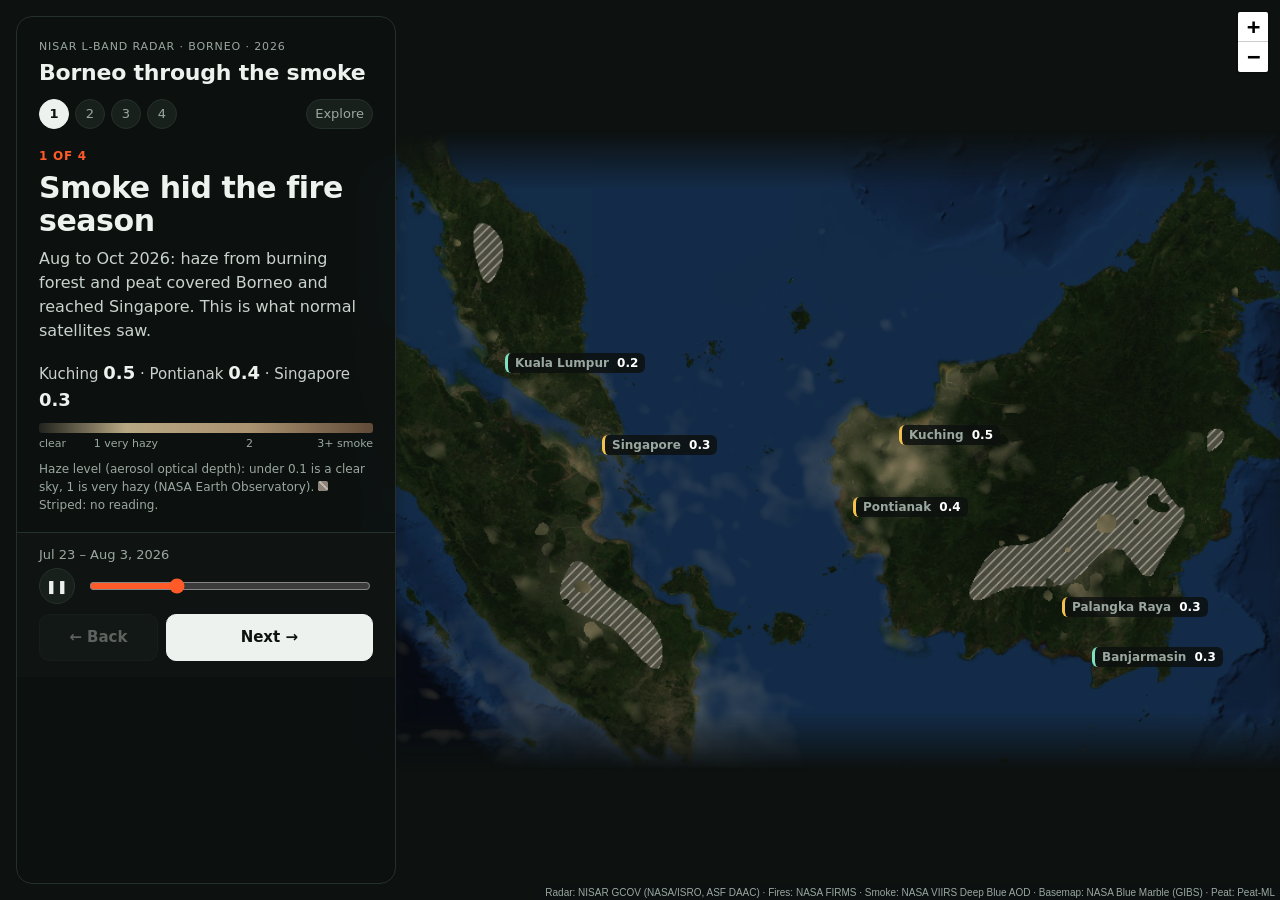
==== commit 20c1987f: "Fire check: sweep, optical DIST-ALERT, hand-check sheet, three UI review rounds Pipeline - firms.py " ====
--- a/web/index.html
+++ b/web/index.html
@@ -26,18 +26,20 @@
 
     <section class="explore" id="explore" hidden>
       <div class="stats">
-        <div><span class="big loss" data-live="km2">0</span><small>km² of tree cover lost</small></div>
-        <div><span class="big" data-live="co2">0</span><small>Mt CO₂ from burning peat</small></div>
+        <div><span class="big loss" data-live="km2">0</span><small>km² of tree cover lost (radar)</small></div>
+        <div><span class="big" data-live="co2">0</span><small>Mt CO₂ from peat (estimate)</small></div>
       </div>
+      <p class="keys"><span><i class="key green"></i>tree cover in June</span><span><i class="key red"></i>lost (radar)</span><span><i class="key grey"></i>no tree cover</span></p>
       <div class="layers">
-        <label><input type="checkbox" id="tPeat"> Peat <span class="hint">dark = burned peat</span></label>
-        <label><input type="checkbox" id="tFires"> NASA fire detections</label>
+        <label><input type="checkbox" id="tPeat"> Peat <span class="hint"><i class="key peat"></i>peat <i class="key peatburn"></i>burned peat</span></label>
+        <label><input type="checkbox" id="tFires"> NASA fire detections <span class="hint">36 days up to the slider date</span></label>
         <label><input type="checkbox" id="tSmoke"> Smoke <span class="hint">what normal satellites see</span></label>
+        <p class="hint" id="smokeHides" hidden>Smoke is on: the radar layers are hidden under it.</p>
       </div>
       <div class="jumps">
         <button type="button" class="jump" data-jump="ketapang">Ketapang peat dome →</button>
       </div>
-      <p class="hint">Click anywhere on the map for that spot's radar history.</p>
+      <p class="hint">Click green or red for a spot's radar history.</p>
     </section>
 
     <section class="probe" id="probe" hidden>
@@ -47,23 +49,24 @@
       </div>
       <svg id="chart" viewBox="0 0 300 130" role="img" aria-label="Radar brightness over time"></svg>
       <p class="probenote" id="probeNote"></p>
-      <p class="legend"><span class="hv"></span>HV: echo off leaves and branches <span class="hh"></span>HH: off ground and trunks</p>
+      <p class="legend"><span class="hv"></span>leaf echo (HV) <span class="hh"></span>ground and trunk echo (HH)</p>
     </section>
 
-    <section class="timeline">
-      <div class="when"><span id="date">June 17 to 28</span></div>
-      <div class="time">
-        <button id="play" type="button" aria-label="Play">▶</button>
-        <input id="slider" type="range" min="0" max="0" value="0" aria-label="12-day step">
+    <p class="limits">Radar values are relative brightness from NISAR browse images, not calibrated backscatter. Radar map: Borneo south of 4.2° N. Sources and method: see the README.</p>
+
+    <div class="dock">
+      <section class="timeline">
+        <div class="when"><span id="date">June 17 to 28</span></div>
+        <div class="time">
+          <button id="play" type="button" aria-label="Play">▶</button>
+          <input id="slider" type="range" min="0" max="0" value="0" aria-label="12-day step">
+        </div>
+      </section>
+      <div class="nav">
+        <button id="prev" type="button">← Back</button>
+        <button id="next" type="button" class="primary">Next →</button>
       </div>
-    </section>
-
-    <div class="nav">
-      <button id="prev" type="button">← Back</button>
-      <button id="next" type="button" class="primary">Next →</button>
     </div>
-
-    <p class="limits">Radar values are relative brightness from NISAR browse images, not calibrated backscatter. Sources and method: see the README.</p>
   </aside>
 
   <script src="vendor/leaflet.js"></script>
--- a/web/style.css
+++ b/web/style.css
@@ -71,6 +71,9 @@
 .bar.dim span { background: #4a524e; }
 .bar b { position: absolute; left: 10px; top: 50%; transform: translateY(-50%); font-size: 20px; }
 
+.second { margin: 14px 0 0; padding-top: 12px; border-top: 1px solid var(--line); font-size: 13px; color: #c9d3cd; }
+.second b { color: var(--ink); }
+
 /* Explore */
 .explore { display: grid; gap: 18px; }
 .explore[hidden] { display: none; }
@@ -103,20 +106,23 @@
 .legend .hh { background: var(--hh); margin-left: 8px; }
 
 /* Timeline and nav */
-.timeline { margin-top: auto; border-top: 1px solid var(--line); padding-top: 12px; }
+
 .when { font-size: 13px; color: var(--muted); margin-bottom: 4px; }
 .time { display: flex; align-items: center; gap: 12px; }
 #play { width: 36px; height: 36px; flex: none; border-radius: 50%; border: 1px solid var(--line);
   background: var(--chip); color: var(--ink); font-size: 13px; cursor: pointer; }
 #slider { flex: 1; accent-color: var(--loss); height: 28px; }
-.nav { display: flex; gap: 8px; position: sticky; bottom: -16px; margin: 0 -22px -16px; padding: 10px 22px 16px;
-  background: linear-gradient(transparent, var(--panel) 25%); z-index: 2; }
+
+/* Timeline and nav share a dock pinned to the bottom of the panel, so neither is ever scrolled away. */
+.limits { margin: auto 0 0; font-size: 11px; color: var(--muted); }
+.dock { position: sticky; bottom: -16px; margin: 0 -22px -16px; padding: 12px 22px 16px; display: grid; gap: 10px;
+  background: #0f1412; border-top: 1px solid var(--line); z-index: 2; }
+.nav { display: flex; gap: 8px; }
 .nav button { flex: 1; padding: 11px 14px; border-radius: 10px; border: 1px solid var(--line); background: var(--chip);
   color: var(--ink); cursor: pointer; font-weight: 600; }
 .nav button.primary { flex: 2; background: var(--ink); color: var(--bg); border-color: var(--ink); }
 .nav button:disabled { opacity: 0.35; cursor: default; }
-.limits { margin: 0; font-size: 11px; color: var(--muted); order: 9; }
-.nav { order: 10; }
+
 
 /* City readings on the smoke map */
 .city { white-space: nowrap; font: 600 12px/1.2 system-ui, sans-serif; color: #fff; background: rgba(13, 17, 16, 0.85);
@@ -131,13 +137,37 @@
 @media (max-width: 700px) {
   #panel { top: auto; left: 0; right: 0; bottom: 0; width: auto; max-height: 56vh;
     border-radius: 16px 16px 0 0; padding: 14px 16px 12px; gap: 12px; }
-  .brand h1, .kicker { display: none; }
+
   .dots { margin-top: 0; }
   h2 { font-size: 22px; }
   .chbody { font-size: 14px; margin-bottom: 10px; }
   .big { font-size: 40px; }
-  .nav { bottom: -12px; margin: 0 -16px -12px; padding: 8px 16px 12px; }
+
   .limits { display: none; }
   .city { font-size: 10px; padding: 2px 5px; }
 }
 #panel { scrollbar-width: thin; scrollbar-color: #34403a transparent; }
+
+/* Review fixes */
+.key.peat { background: rgba(120, 72, 40, 0.75); }
+.key.peatburn { background: #6e1a12; }
+.layers .hint .key { margin-left: 6px; }
+.headline { display: flex; align-items: baseline; gap: 10px; margin-bottom: 4px; }
+.headline .big { color: var(--fire); }
+.headline span:last-child { color: #c9d3cd; font-size: 15px; line-height: 1.3; }
+.confirm { margin: 12px 0 0; font-size: 13px; color: #c9d3cd; }
+.confirm b { color: var(--ink); }
+input[type="checkbox"]:disabled + * , label:has(input:disabled) { opacity: 0.45; }
+/* Region layers (smoke, regional basemap) fade out at their edges instead of ending in a hard rectangle. */
+.feather { -webkit-mask-image: linear-gradient(to right, transparent, #000 7%, #000 93%, transparent),
+  linear-gradient(to bottom, transparent, #000 9%, #000 91%, transparent);
+  -webkit-mask-composite: source-in; mask-image: linear-gradient(to right, transparent, #000 7%, #000 93%, transparent),
+  linear-gradient(to bottom, transparent, #000 9%, #000 91%, transparent); mask-composite: intersect; }
+@media (max-width: 700px) {
+  .brand .kicker { display: none; }
+  .brand h1 { font-size: 15px; margin-bottom: 8px; }
+  .dock { bottom: -12px; margin: 0 -16px -12px; padding: 8px 16px 12px; gap: 6px; }
+  .limits { display: none; }
+}
+#chart .zero { stroke: #55615a; stroke-dasharray: 2 3; }
+#chart { max-height: 118px; }
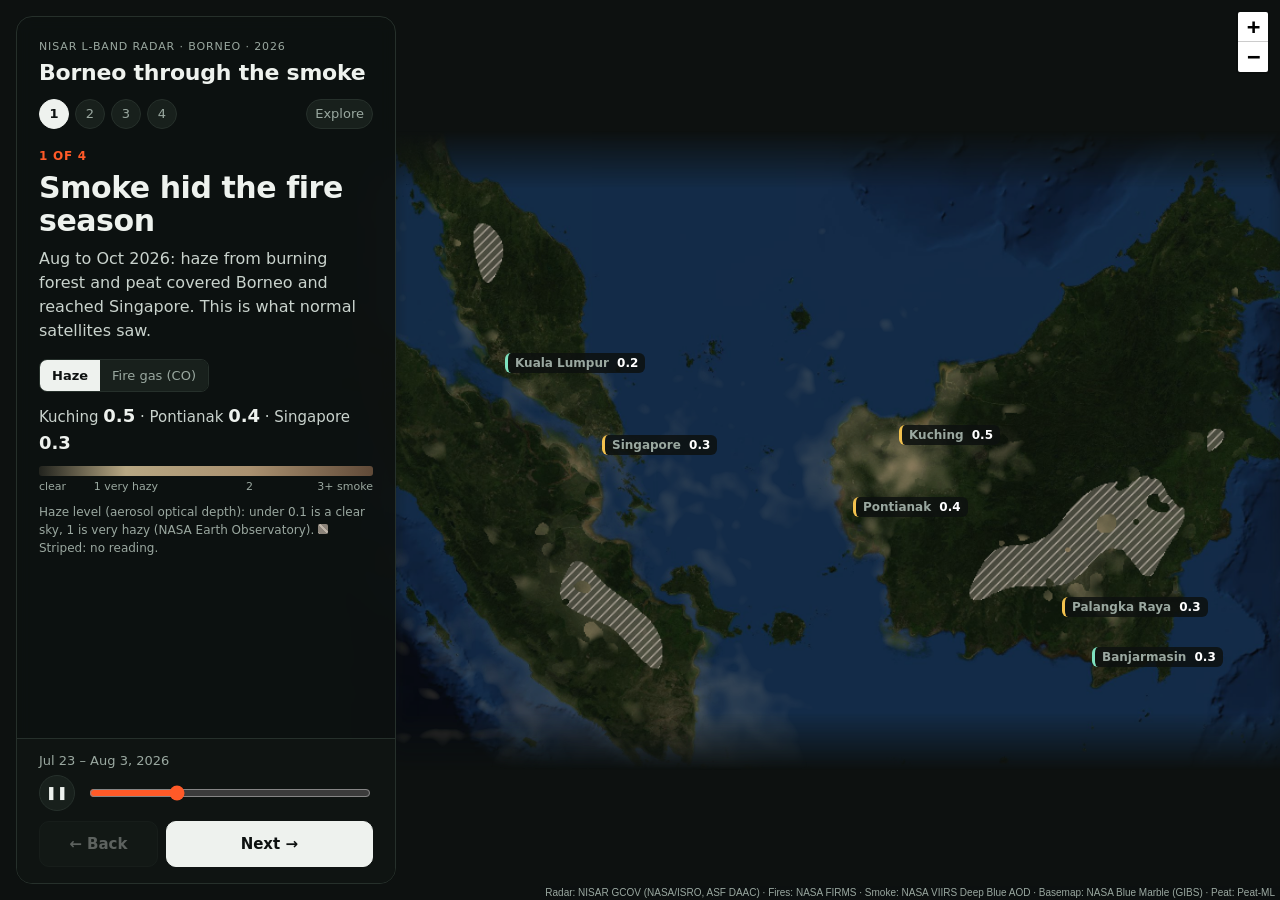
==== commit 4973430e: "Fire gas (AIRS CO) layer, aggregated fire clusters, review round 4 fixes co.py: NASA AIRS L3 daily c" ====
--- a/web/index.html
+++ b/web/index.html
@@ -27,13 +27,14 @@
     <section class="explore" id="explore" hidden>
       <div class="stats">
         <div><span class="big loss" data-live="km2">0</span><small>km² of tree cover lost (radar)</small></div>
-        <div><span class="big" data-live="co2">0</span><small>Mt CO₂ from peat (estimate)</small></div>
+        <div><span class="big" data-live="co2">0</span><small>Mt CO₂ from peat (upper estimate)</small></div>
       </div>
       <p class="keys"><span><i class="key green"></i>tree cover in June</span><span><i class="key red"></i>lost (radar)</span><span><i class="key grey"></i>no tree cover</span></p>
       <div class="layers">
         <label><input type="checkbox" id="tPeat"> Peat <span class="hint"><i class="key peat"></i>peat <i class="key peatburn"></i>burned peat</span></label>
         <label><input type="checkbox" id="tFires"> NASA fire detections <span class="hint">36 days up to the slider date</span></label>
         <label><input type="checkbox" id="tSmoke"> Smoke <span class="hint">what normal satellites see</span></label>
+        <label><input type="checkbox" id="tCO"> Fire gas <span class="hint">carbon monoxide, NASA AIRS</span></label>
         <p class="hint" id="smokeHides" hidden>Smoke is on: the radar layers are hidden under it.</p>
       </div>
       <div class="jumps">
@@ -47,9 +48,9 @@
         <strong id="probeTitle">This spot</strong>
         <button id="probeClose" type="button" aria-label="Close">×</button>
       </div>
-      <svg id="chart" viewBox="0 0 300 130" role="img" aria-label="Radar brightness over time"></svg>
       <p class="probenote" id="probeNote"></p>
       <p class="legend"><span class="hv"></span>leaf echo (HV) <span class="hh"></span>ground and trunk echo (HH)</p>
+      <svg id="chart" viewBox="0 0 300 130" role="img" aria-label="Radar brightness over time"></svg>
     </section>
 
     <p class="limits">Radar values are relative brightness from NISAR browse images, not calibrated backscatter. Radar map: Borneo south of 4.2° N. Sources and method: see the README.</p>
--- a/web/style.css
+++ b/web/style.css
@@ -115,7 +115,7 @@
 
 /* Timeline and nav share a dock pinned to the bottom of the panel, so neither is ever scrolled away. */
 .limits { margin: auto 0 0; font-size: 11px; color: var(--muted); }
-.dock { position: sticky; bottom: -16px; margin: 0 -22px -16px; padding: 12px 22px 16px; display: grid; gap: 10px;
+.dock { position: sticky; bottom: -16px; margin: auto -22px -16px; padding: 12px 22px 16px; display: grid; gap: 10px;
   background: #0f1412; border-top: 1px solid var(--line); z-index: 2; }
 .nav { display: flex; gap: 8px; }
 .nav button { flex: 1; padding: 11px 14px; border-radius: 10px; border: 1px solid var(--line); background: var(--chip);
@@ -152,6 +152,12 @@
 .key.peat { background: rgba(120, 72, 40, 0.75); }
 .key.peatburn { background: #6e1a12; }
 .layers .hint .key { margin-left: 6px; }
+.bars.two { grid-template-columns: 1fr 1fr; gap: 10px; }
+.bars.two .bar { margin-top: 0; }
+.key.fire { background: #ffe23c; }
+.key.firefaint { background: rgba(255, 214, 70, 0.4); }
+.leaflet-fires-pane.glow { filter: drop-shadow(0 0 1.5px #ffd23c) drop-shadow(0 0 3px rgba(255, 210, 60, 0.7)); }
+.fadetop { -webkit-mask-image: linear-gradient(to bottom, transparent 1%, #000 5%); mask-image: linear-gradient(to bottom, transparent 1%, #000 5%); }
 .headline { display: flex; align-items: baseline; gap: 10px; margin-bottom: 4px; }
 .headline .big { color: var(--fire); }
 .headline span:last-child { color: #c9d3cd; font-size: 15px; line-height: 1.3; }
@@ -171,3 +177,8 @@
 }
 #chart .zero { stroke: #55615a; stroke-dasharray: 2 3; }
 #chart { max-height: 118px; }
+@media (max-width: 700px) { .big { font-size: 34px; } .widget small { font-size: 12px; } .probenote { font-size: 13px; } }
+.seg { display: inline-flex; border: 1px solid var(--line); border-radius: 8px; overflow: hidden; margin-bottom: 10px; }
+.seg button { background: var(--chip); color: var(--muted); border: 0; padding: 6px 12px; cursor: pointer; font-size: 13px; }
+.seg button.on { background: var(--ink); color: var(--bg); font-weight: 600; }
+.cobar { height: 10px; border-radius: 3px; background: linear-gradient(90deg, rgba(196,150,255,0.05), rgba(160,90,210,0.45) 40%, rgba(118,20,150,0.7)); }
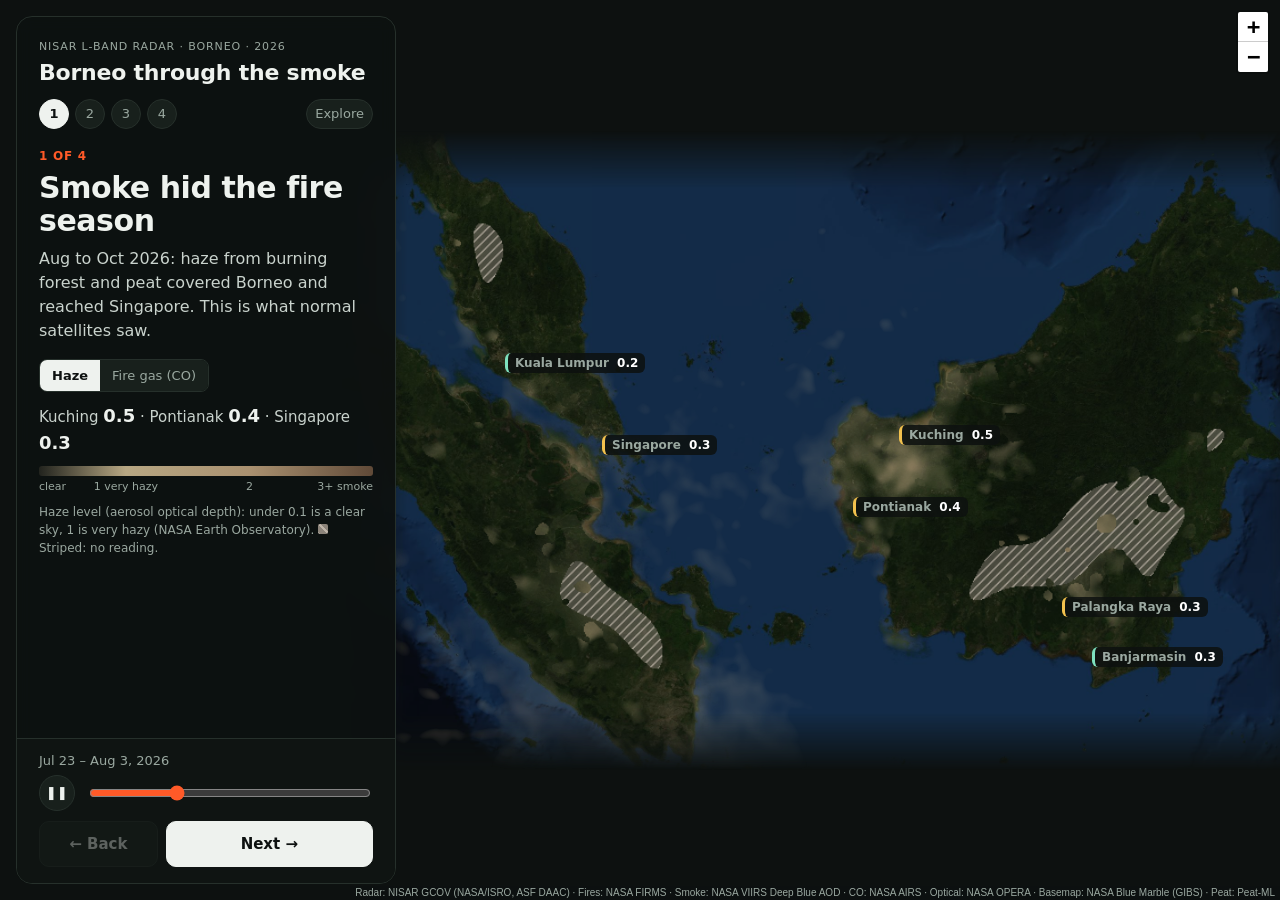
==== commit b34a02c0: "Fix review round 5: chapter 4 fits 800 px laptops, readable CO, warmer fire fields Chapter 4: wide, " ====
--- a/web/index.html
+++ b/web/index.html
@@ -36,6 +36,10 @@
         <label><input type="checkbox" id="tSmoke"> Smoke <span class="hint">what normal satellites see</span></label>
         <label><input type="checkbox" id="tCO"> Fire gas <span class="hint">carbon monoxide, NASA AIRS</span></label>
         <p class="hint" id="smokeHides" hidden>Smoke is on: the radar layers are hidden under it.</p>
+        <div id="exploreScales" hidden>
+          <div class="gas-aod"><div class="aodbar"></div><div class="aodticks"><span style="left:0">clear</span><span style="left:26%">1 very hazy</span><span style="left:63%">2</span><span style="right:0">3+ smoke</span></div></div>
+          <div class="gas-co" hidden><div class="cobar"></div><div class="aodticks"><span style="left:0">80 June</span><span style="left:45%">200</span><span style="right:0">330+ ppb</span></div></div>
+        </div>
       </div>
       <div class="jumps">
         <button type="button" class="jump" data-jump="ketapang">Ketapang peat dome →</button>
@@ -50,7 +54,7 @@
       </div>
       <p class="probenote" id="probeNote"></p>
       <p class="legend"><span class="hv"></span>leaf echo (HV) <span class="hh"></span>ground and trunk echo (HH)</p>
-      <svg id="chart" viewBox="0 0 300 130" role="img" aria-label="Radar brightness over time"></svg>
+      <svg id="chart" viewBox="0 0 300 100" role="img" aria-label="Radar brightness over time"></svg>
     </section>
 
     <p class="limits">Radar values are relative brightness from NISAR browse images, not calibrated backscatter. Radar map: Borneo south of 4.2° N. Sources and method: see the README.</p>
--- a/web/style.css
+++ b/web/style.css
@@ -155,7 +155,7 @@
 .bars.two { grid-template-columns: 1fr 1fr; gap: 10px; }
 .bars.two .bar { margin-top: 0; }
 .key.fire { background: #ffe23c; }
-.key.firefaint { background: rgba(255, 214, 70, 0.4); }
+.key.firefaint { background: radial-gradient(circle, rgba(255,170,50,0.75), rgba(255,170,50,0.15)); }
 .leaflet-fires-pane.glow { filter: drop-shadow(0 0 1.5px #ffd23c) drop-shadow(0 0 3px rgba(255, 210, 60, 0.7)); }
 .fadetop { -webkit-mask-image: linear-gradient(to bottom, transparent 1%, #000 5%); mask-image: linear-gradient(to bottom, transparent 1%, #000 5%); }
 .headline { display: flex; align-items: baseline; gap: 10px; margin-bottom: 4px; }
@@ -176,9 +176,23 @@
   .limits { display: none; }
 }
 #chart .zero { stroke: #55615a; stroke-dasharray: 2 3; }
-#chart { max-height: 118px; }
+
 @media (max-width: 700px) { .big { font-size: 34px; } .widget small { font-size: 12px; } .probenote { font-size: 13px; } }
 .seg { display: inline-flex; border: 1px solid var(--line); border-radius: 8px; overflow: hidden; margin-bottom: 10px; }
 .seg button { background: var(--chip); color: var(--muted); border: 0; padding: 6px 12px; cursor: pointer; font-size: 13px; }
 .seg button.on { background: var(--ink); color: var(--bg); font-weight: 600; }
-.cobar { height: 10px; border-radius: 3px; background: linear-gradient(90deg, rgba(196,150,255,0.05), rgba(160,90,210,0.45) 40%, rgba(118,20,150,0.7)); }
+.cobar { height: 10px; border-radius: 3px; background: linear-gradient(90deg, rgba(215,175,255,0.1), rgba(215,175,255,0.6) 25%, rgb(200,70,225) 55%, rgb(120,20,165)); }
+/* Laptop screens around 800 px tall: tighten the story so chapter 4's chart clears the dock. */
+@media (min-width: 701px) and (max-height: 880px) {
+  .brand .kicker { display: none; }
+  h2 { font-size: 26px; margin-bottom: 8px; }
+  .chbody { font-size: 15px; margin-bottom: 12px; }
+  .big { font-size: 46px; }
+  .probe { padding-top: 10px; }
+  .carline { display: none; }
+  #panel { gap: 14px; }
+}
+@media (max-width: 700px) {
+  .cityline { display: none; }        /* the chips on the map carry the same numbers */
+  .city-Banjarmasin { transform: translate(-50%, 40%); }
+}
